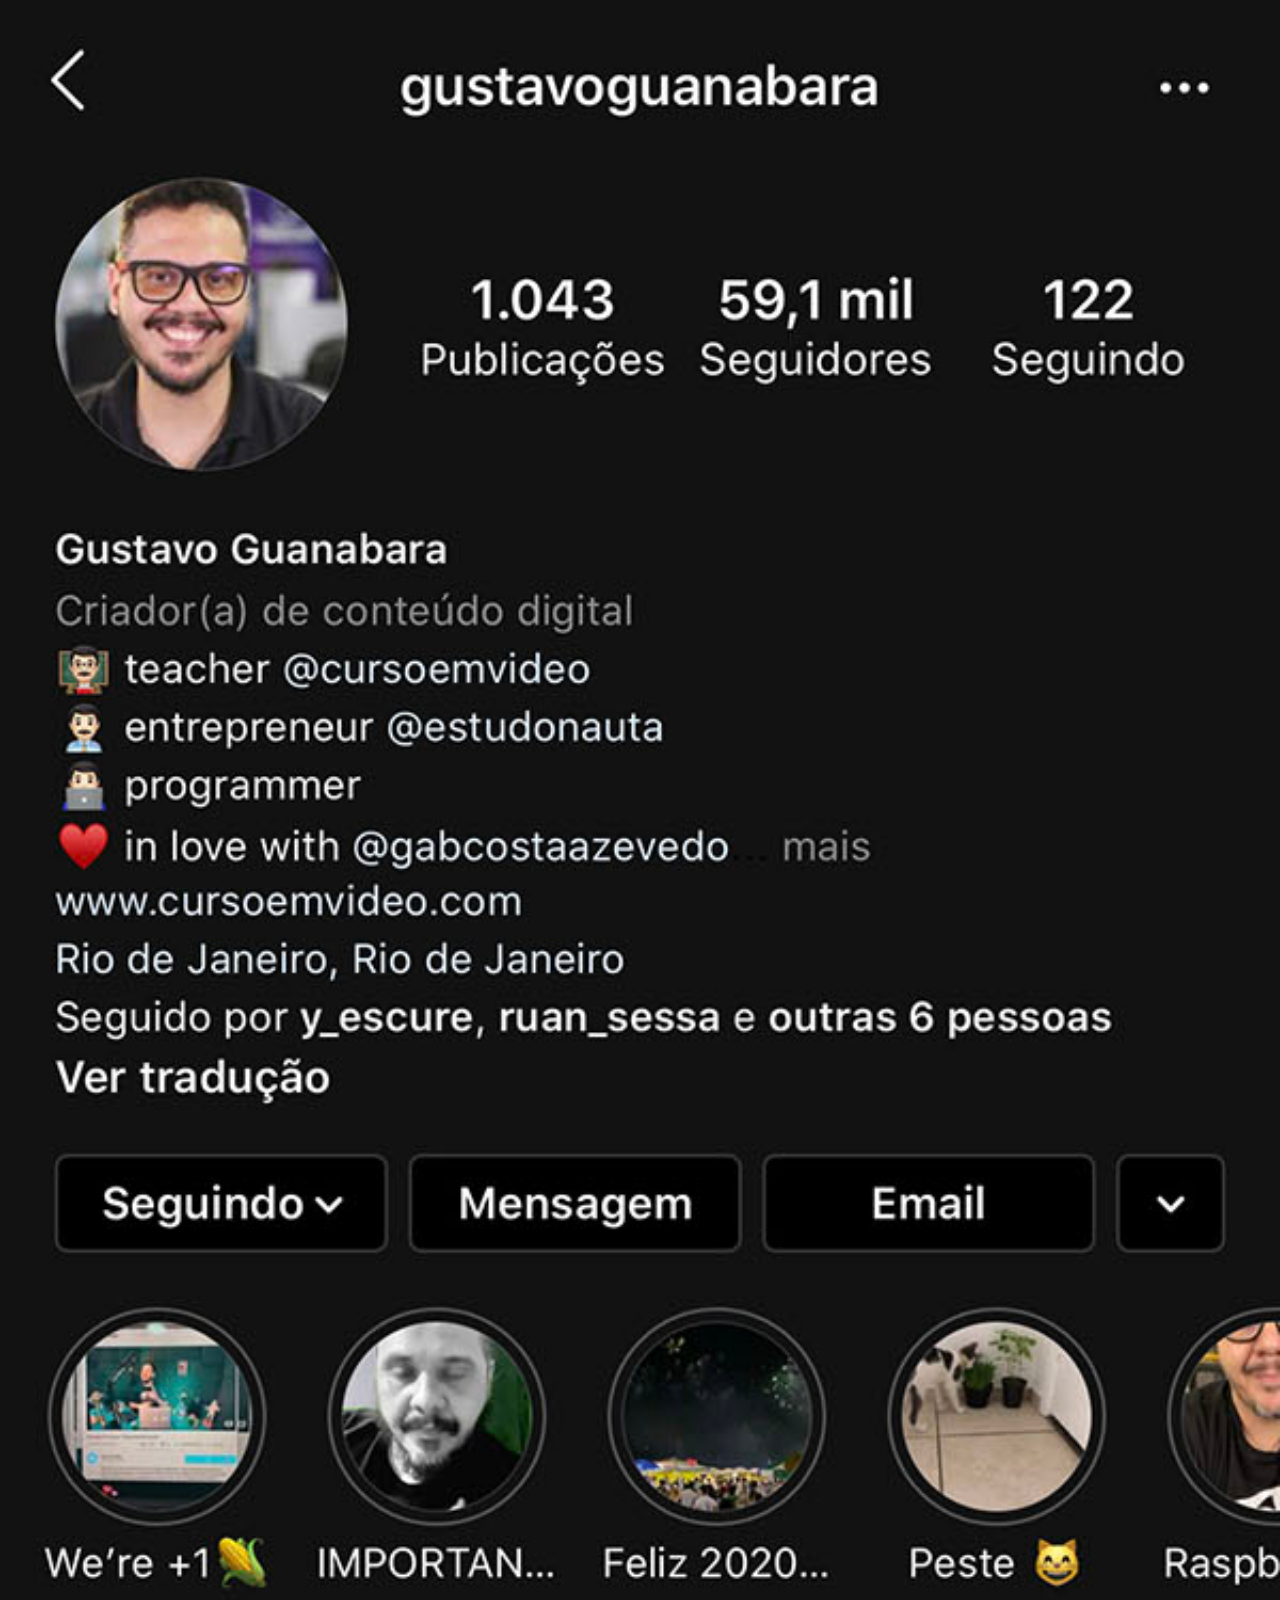
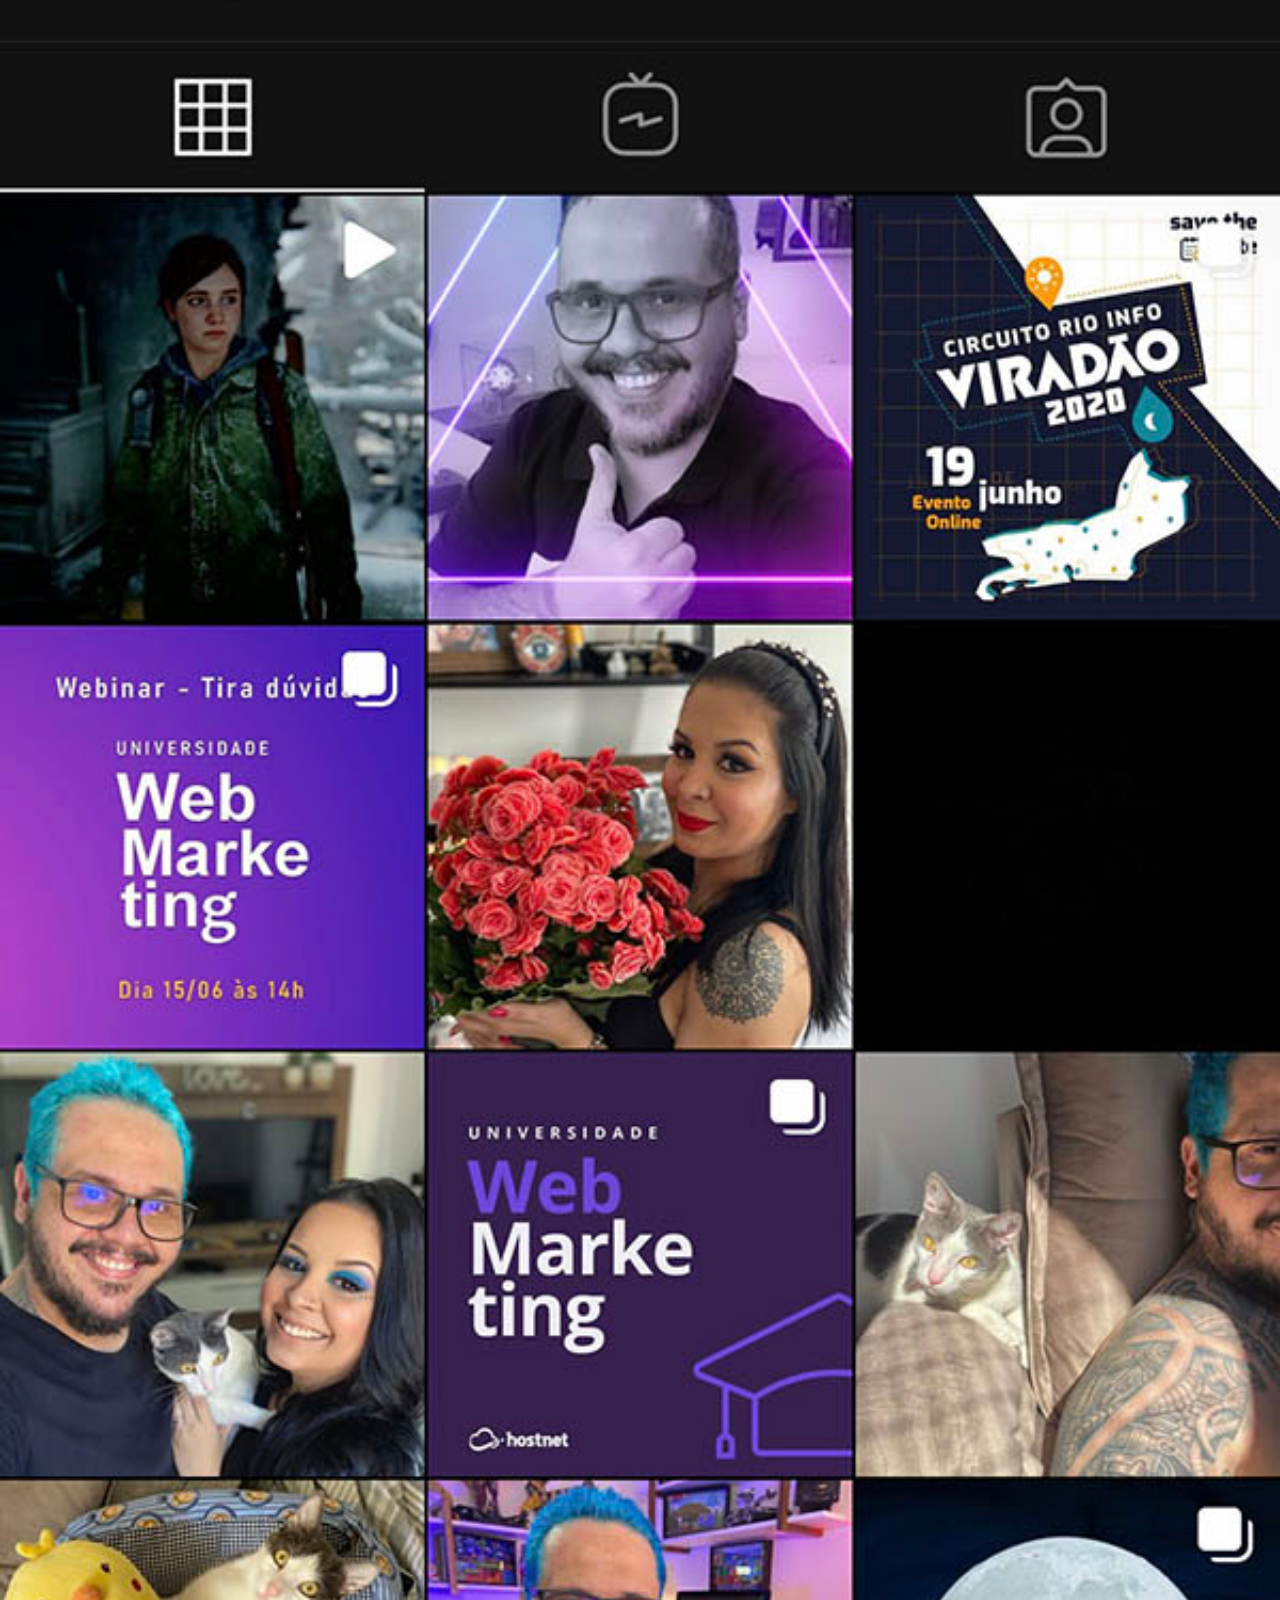
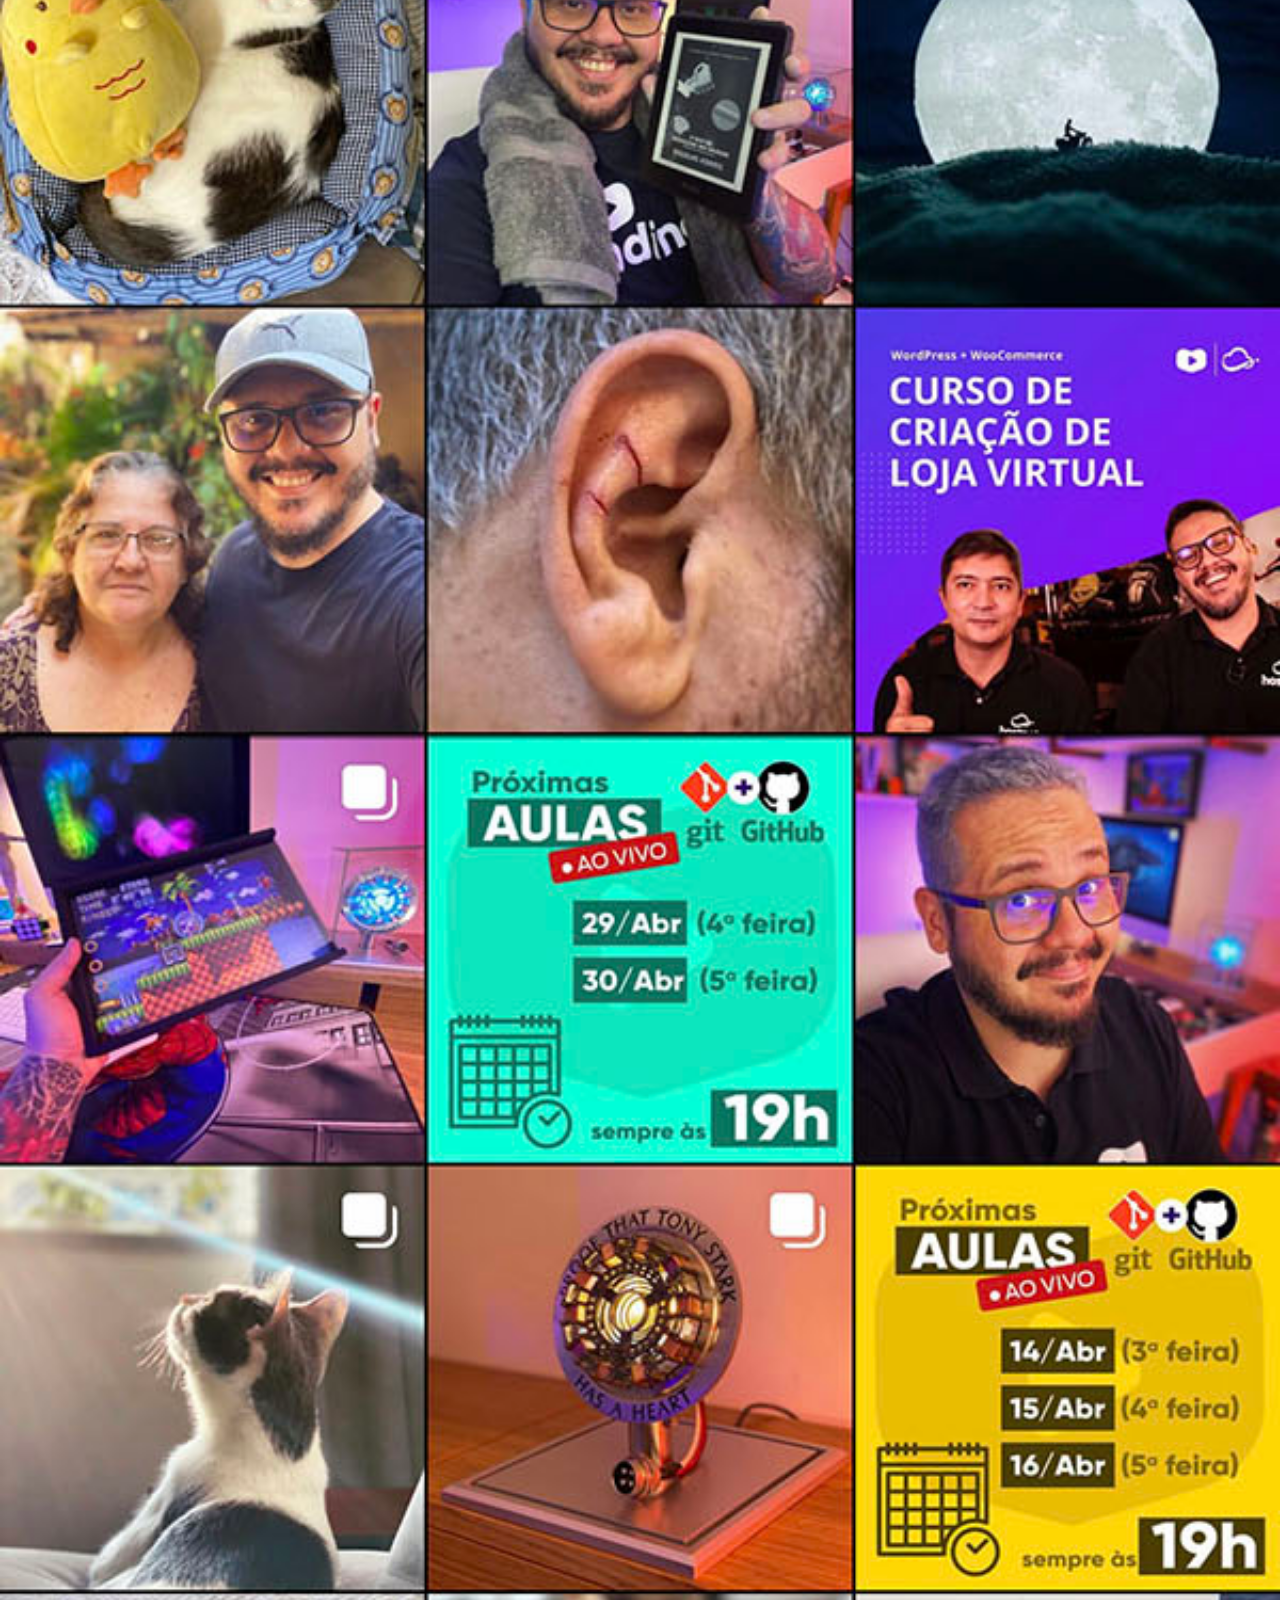
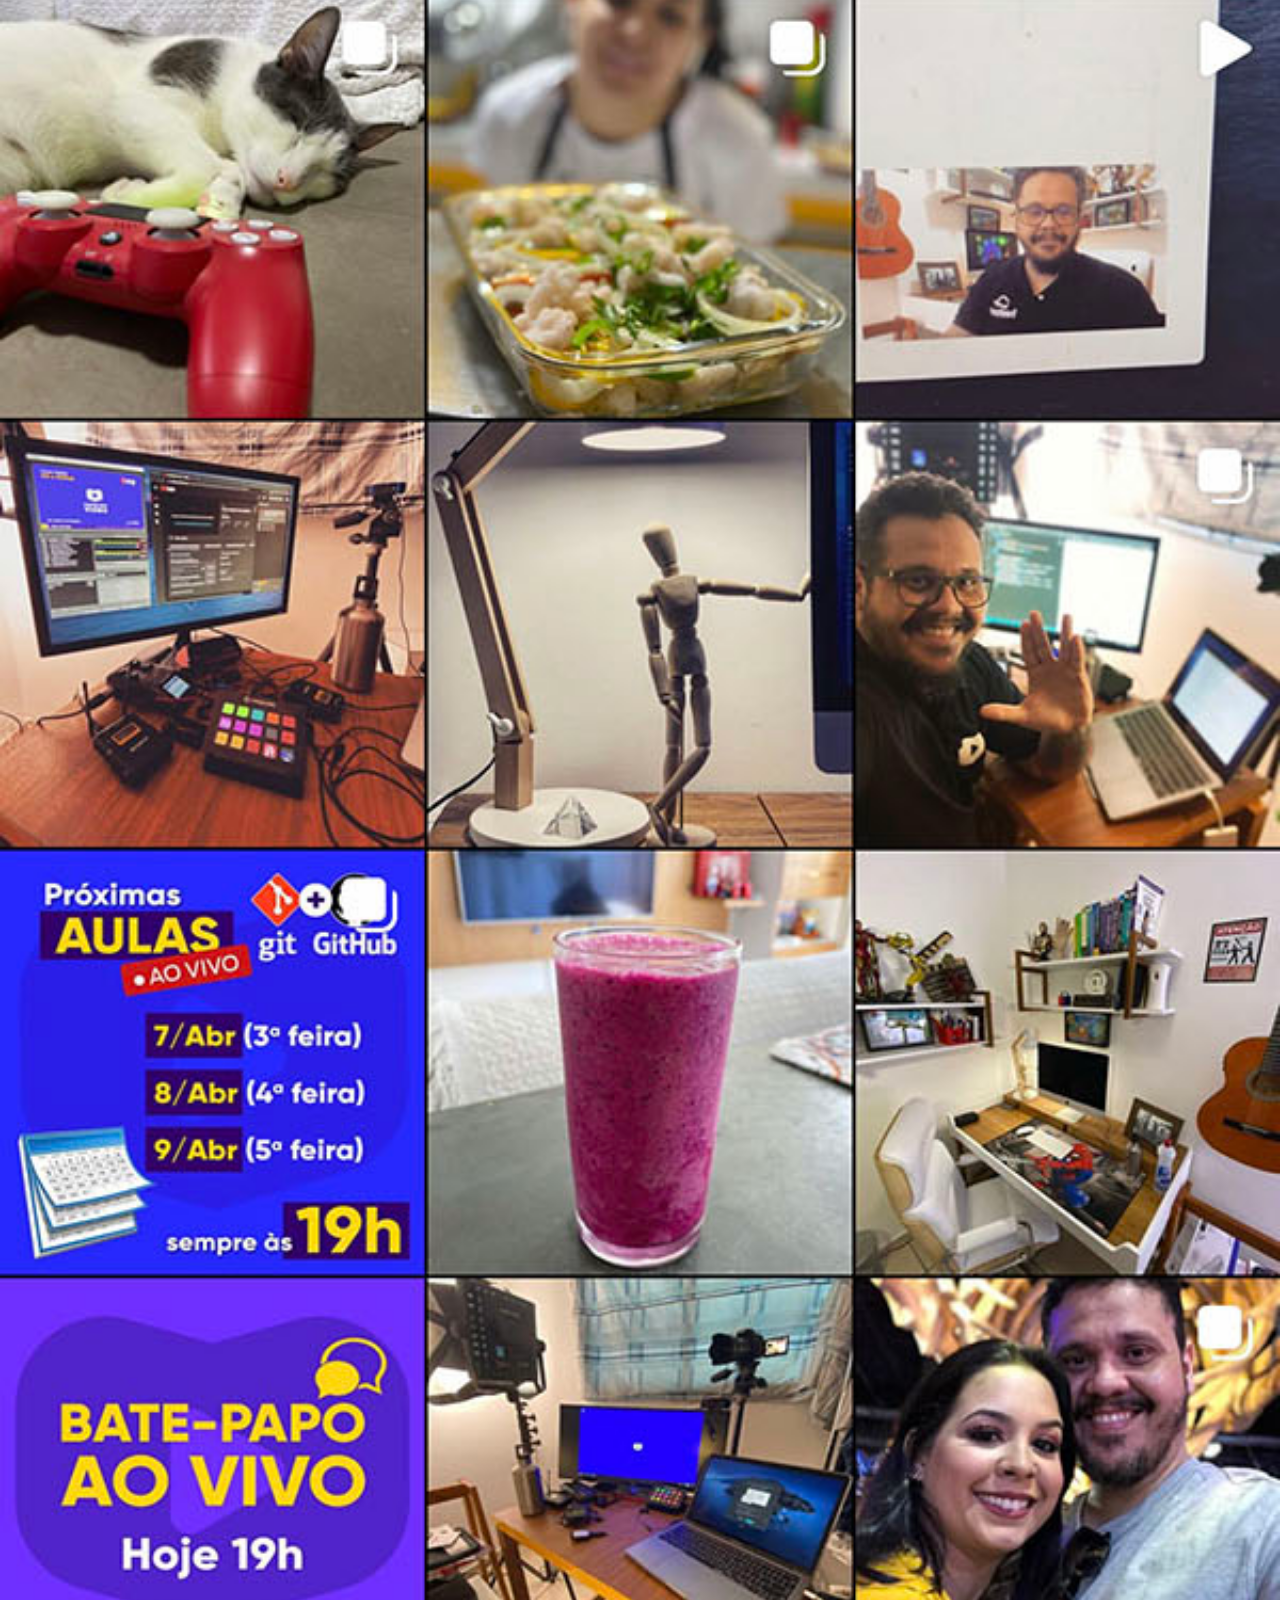
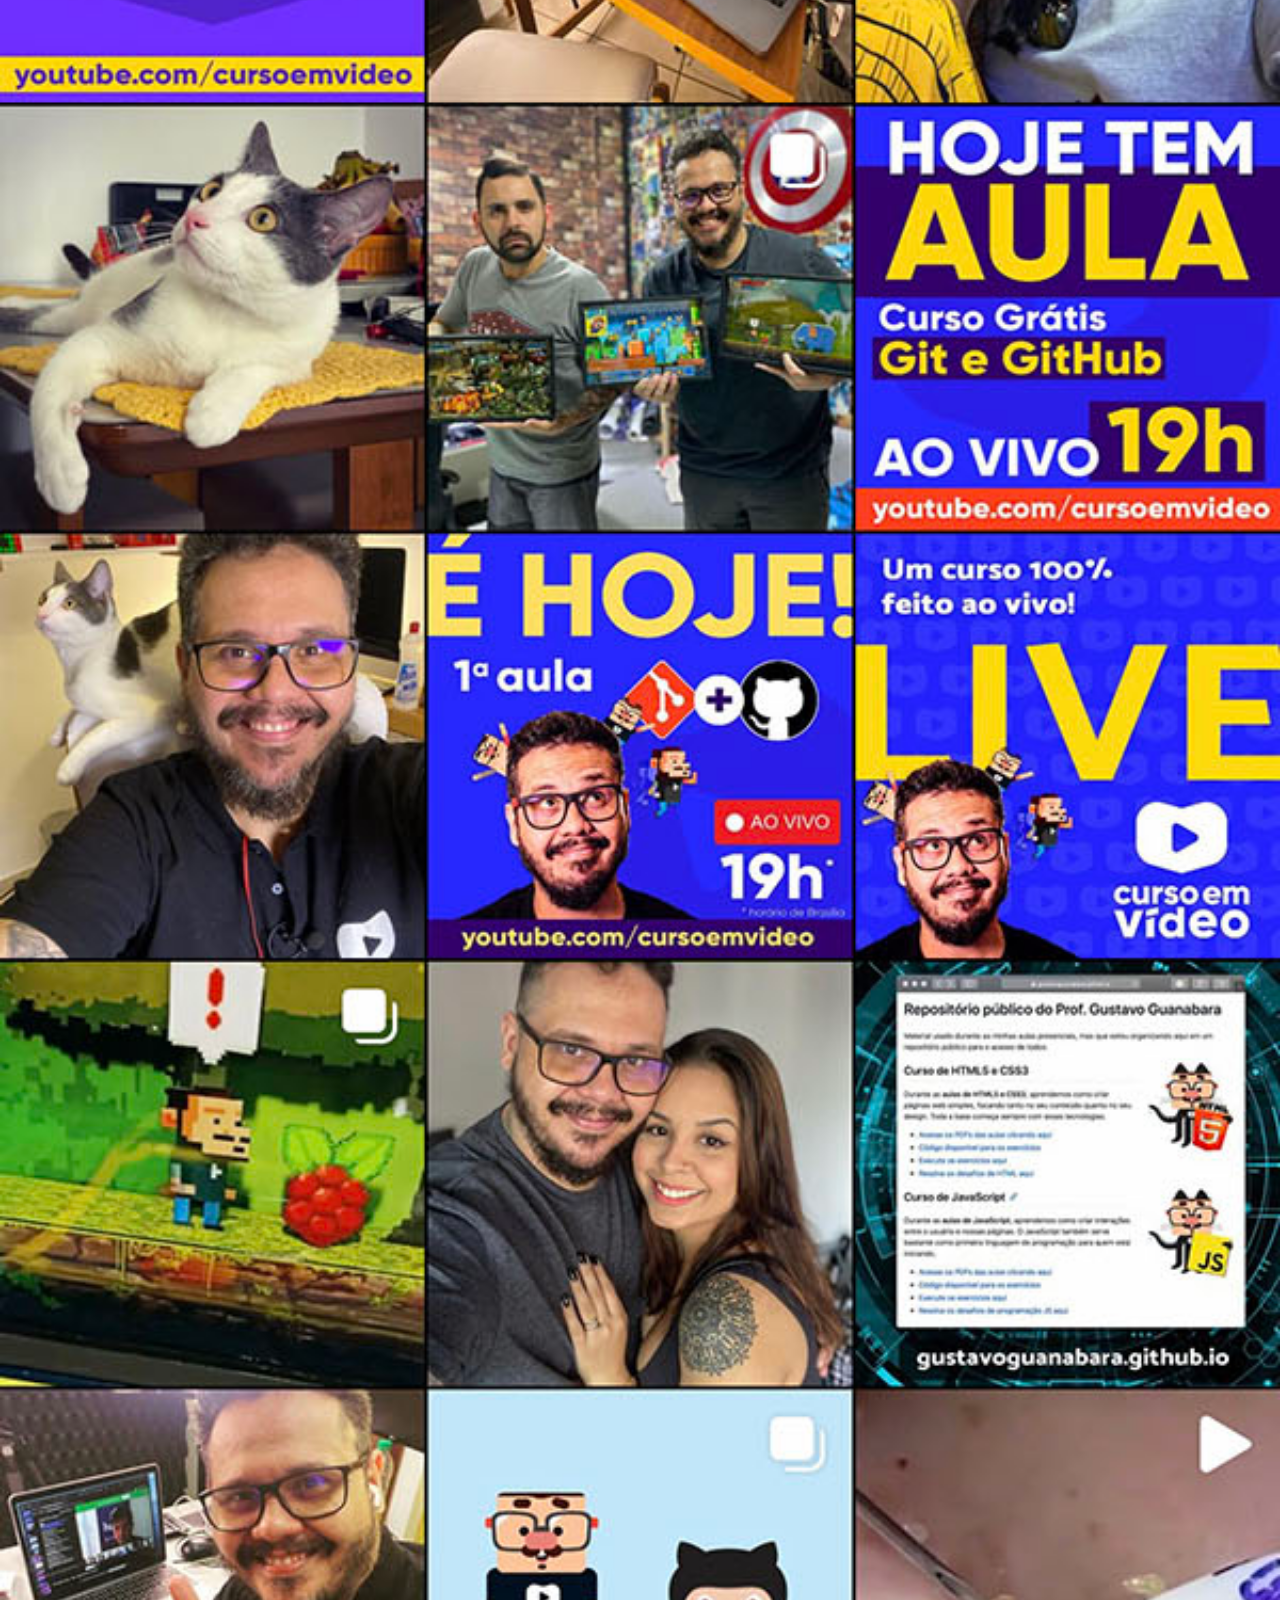
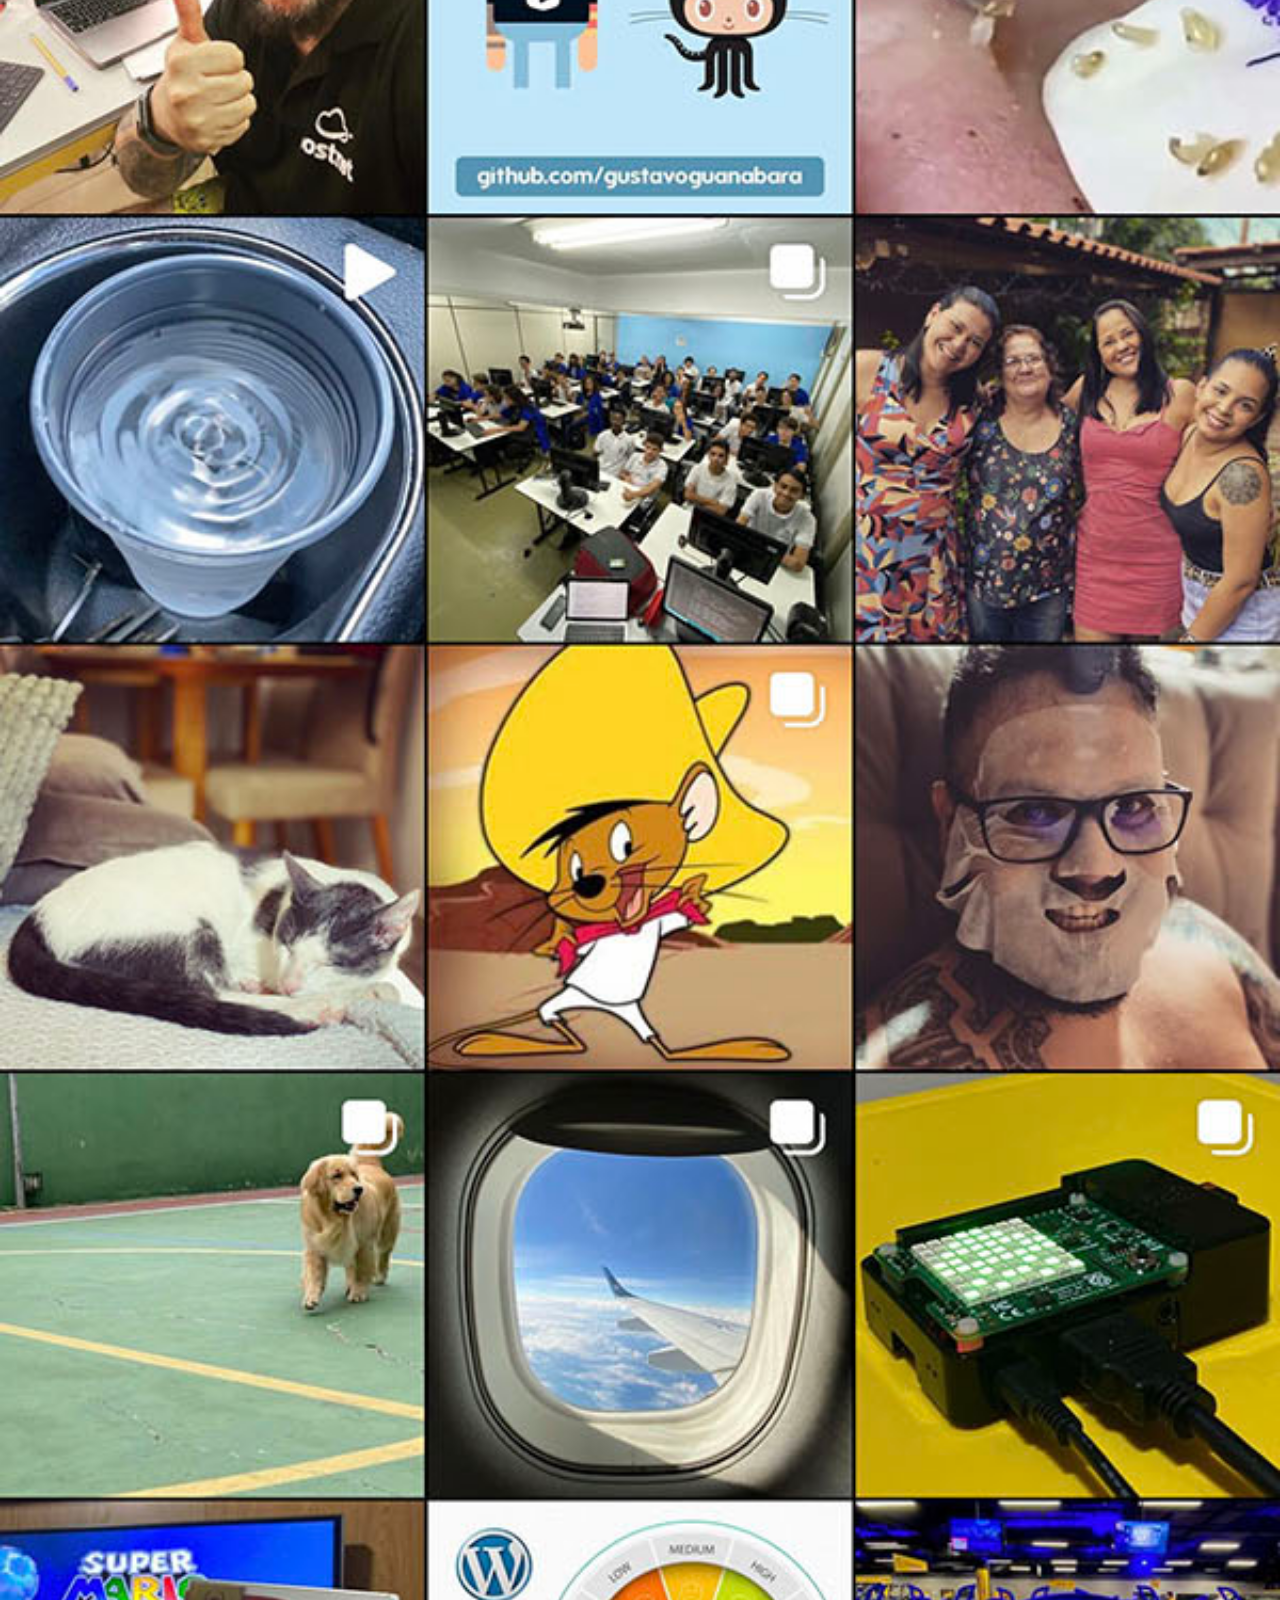
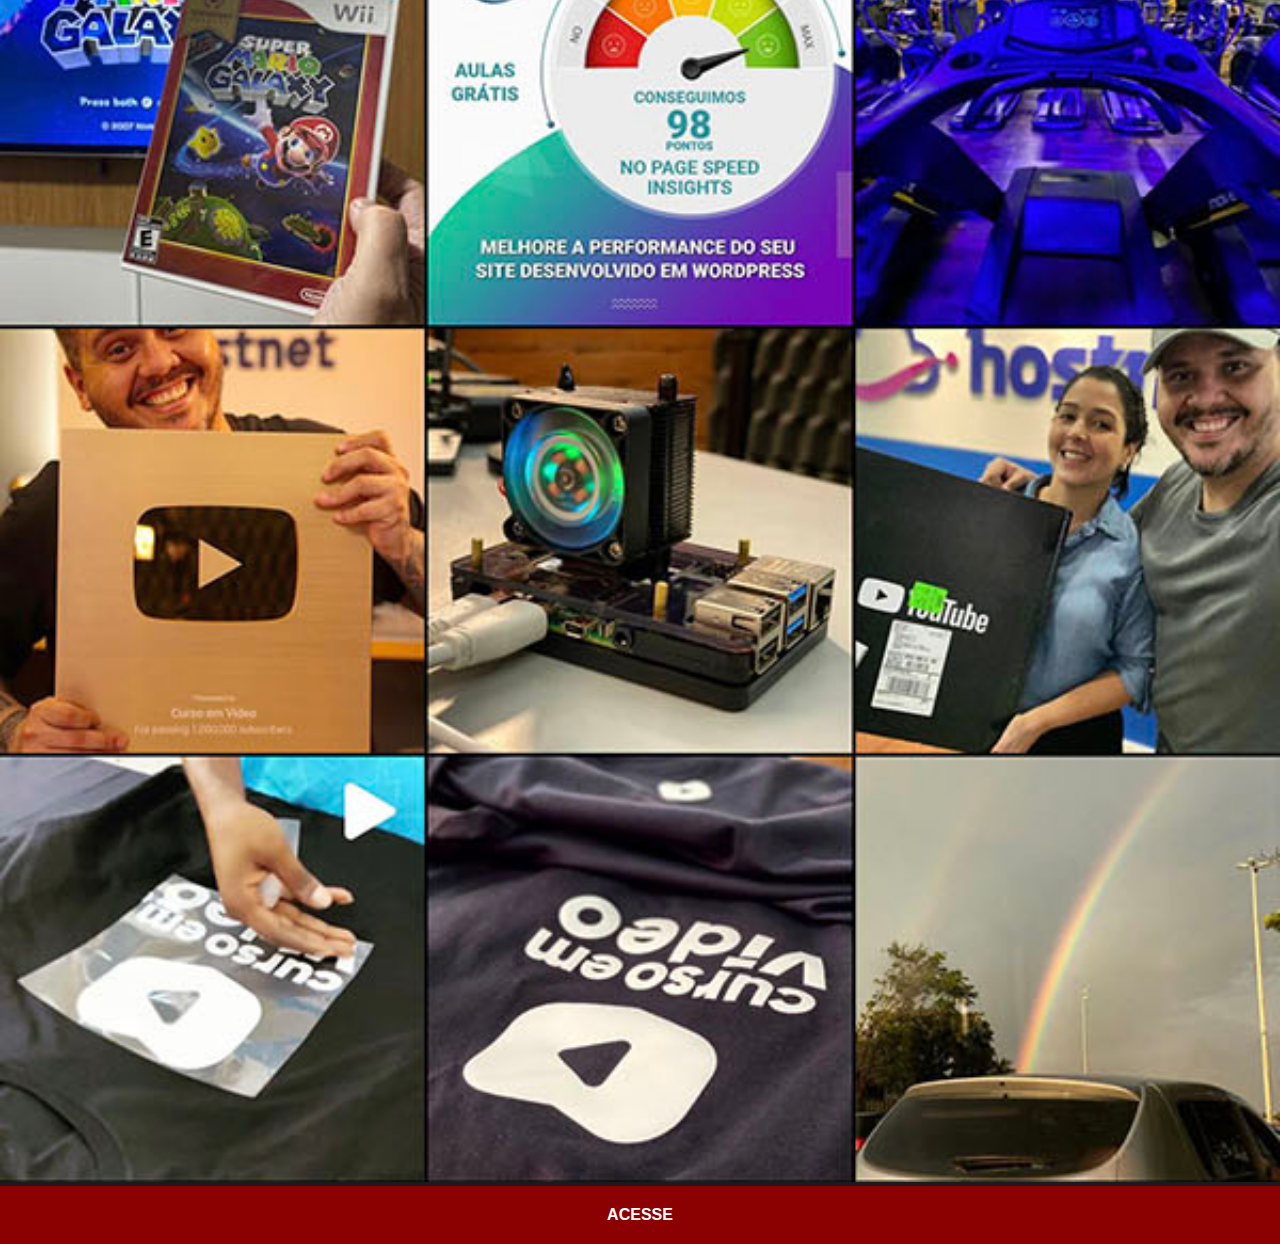
==== instagram.html @ a3f0f97a "terminei o projeto social do gustavo" ====
<!DOCTYPE html>
<html lang="en">
<head>
    <meta charset="UTF-8">
    <meta name="viewport" content="width=device-width, initial-scale=1.0">
    <title>Instagram</title>
    <link rel="stylesheet" href="estilos/social.css">
</head>
<body>
    <img src="imagens/tela-instagram.jpg" alt="Instagram">
    <a href="https://www.instagram.com/gustavoguanabara/" target="_blank">ACESSE</a>
</body>
</html>
---- estilos/social.css ----
@charset "UTF -8";

* {
    margin: 0;
    padding: 0;
    font-family: Arial, Helvetica, sans-serif;
    background-color: rgb(27, 27, 27);
}

::-webkit-scrollbar {
    width: 0px;
    height: 0px;
}

img {
    width: 100vw;
    
}

a {
    display: block;
    background-color: darkred;
    color: white;
    padding: 20px;
    text-align: center;
    font-weight: bolder;
    text-decoration: none;
}

a:hover {
    background-color: red;
}
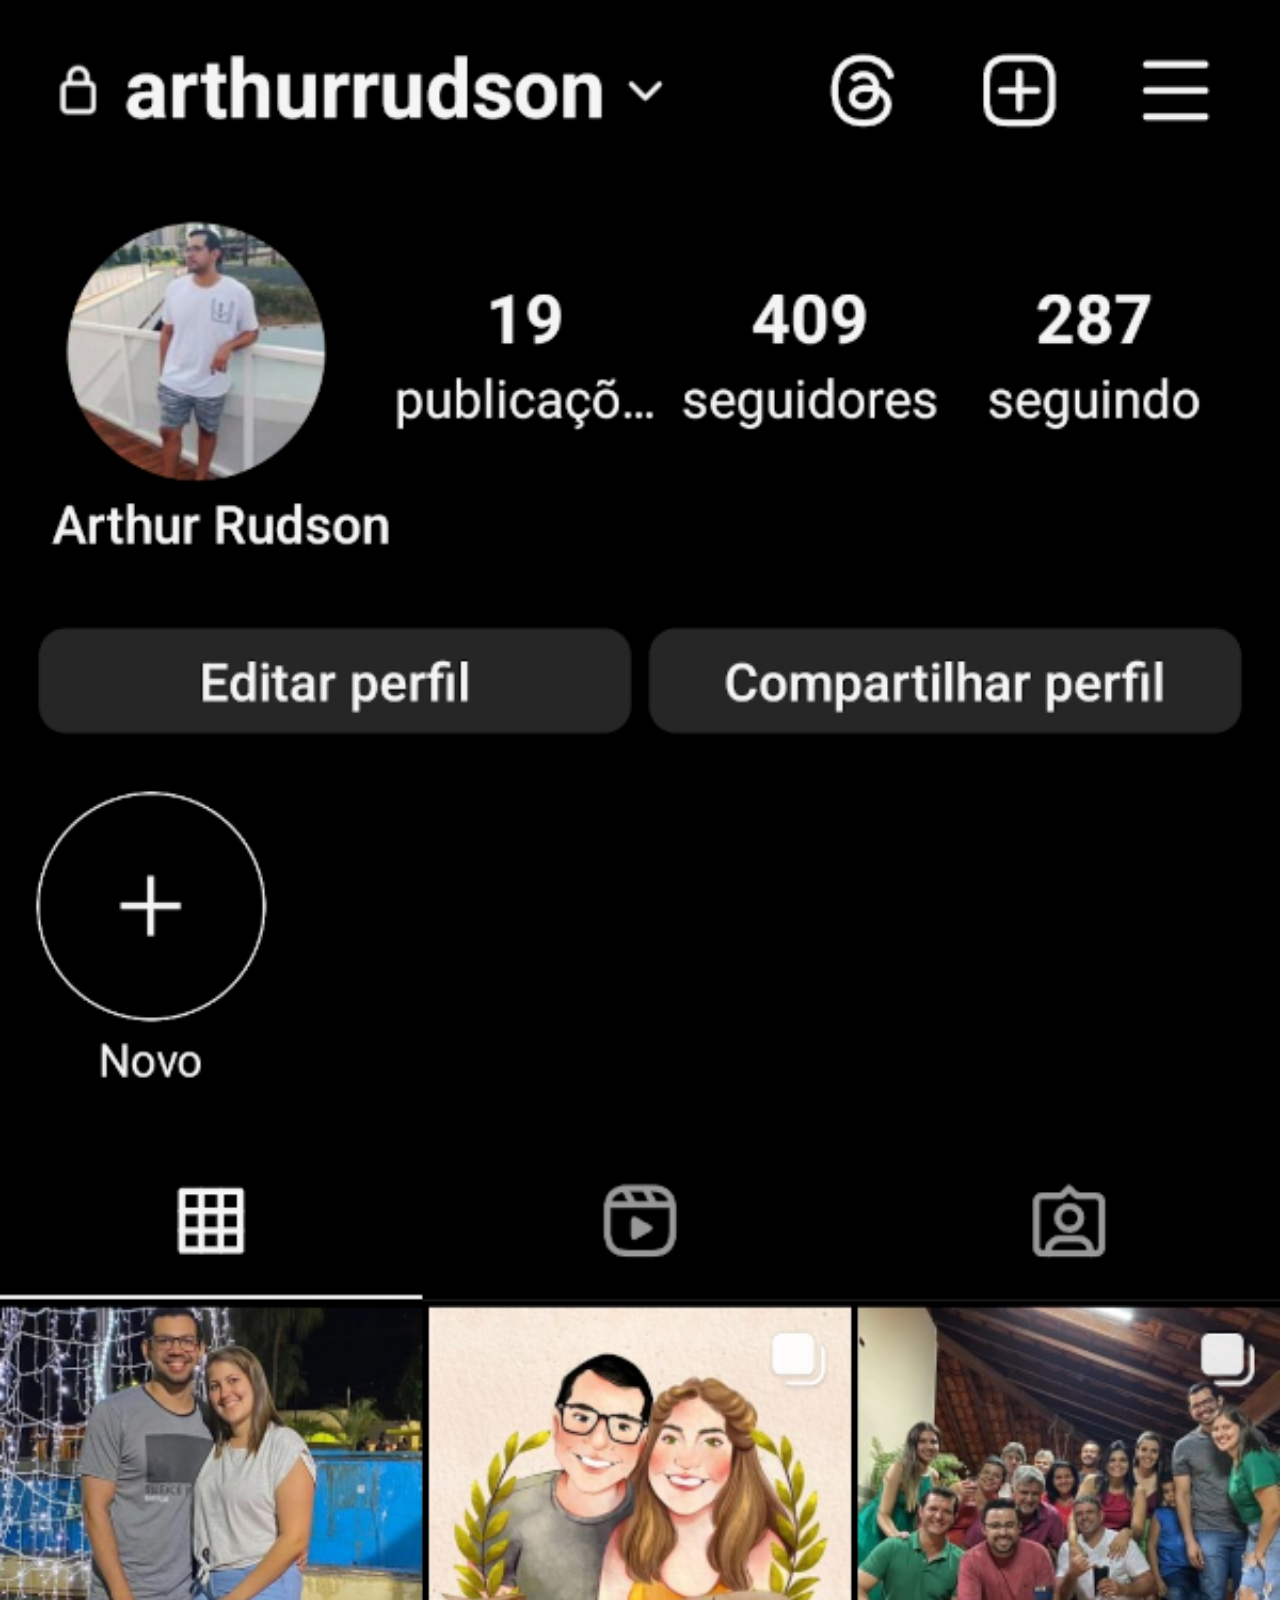
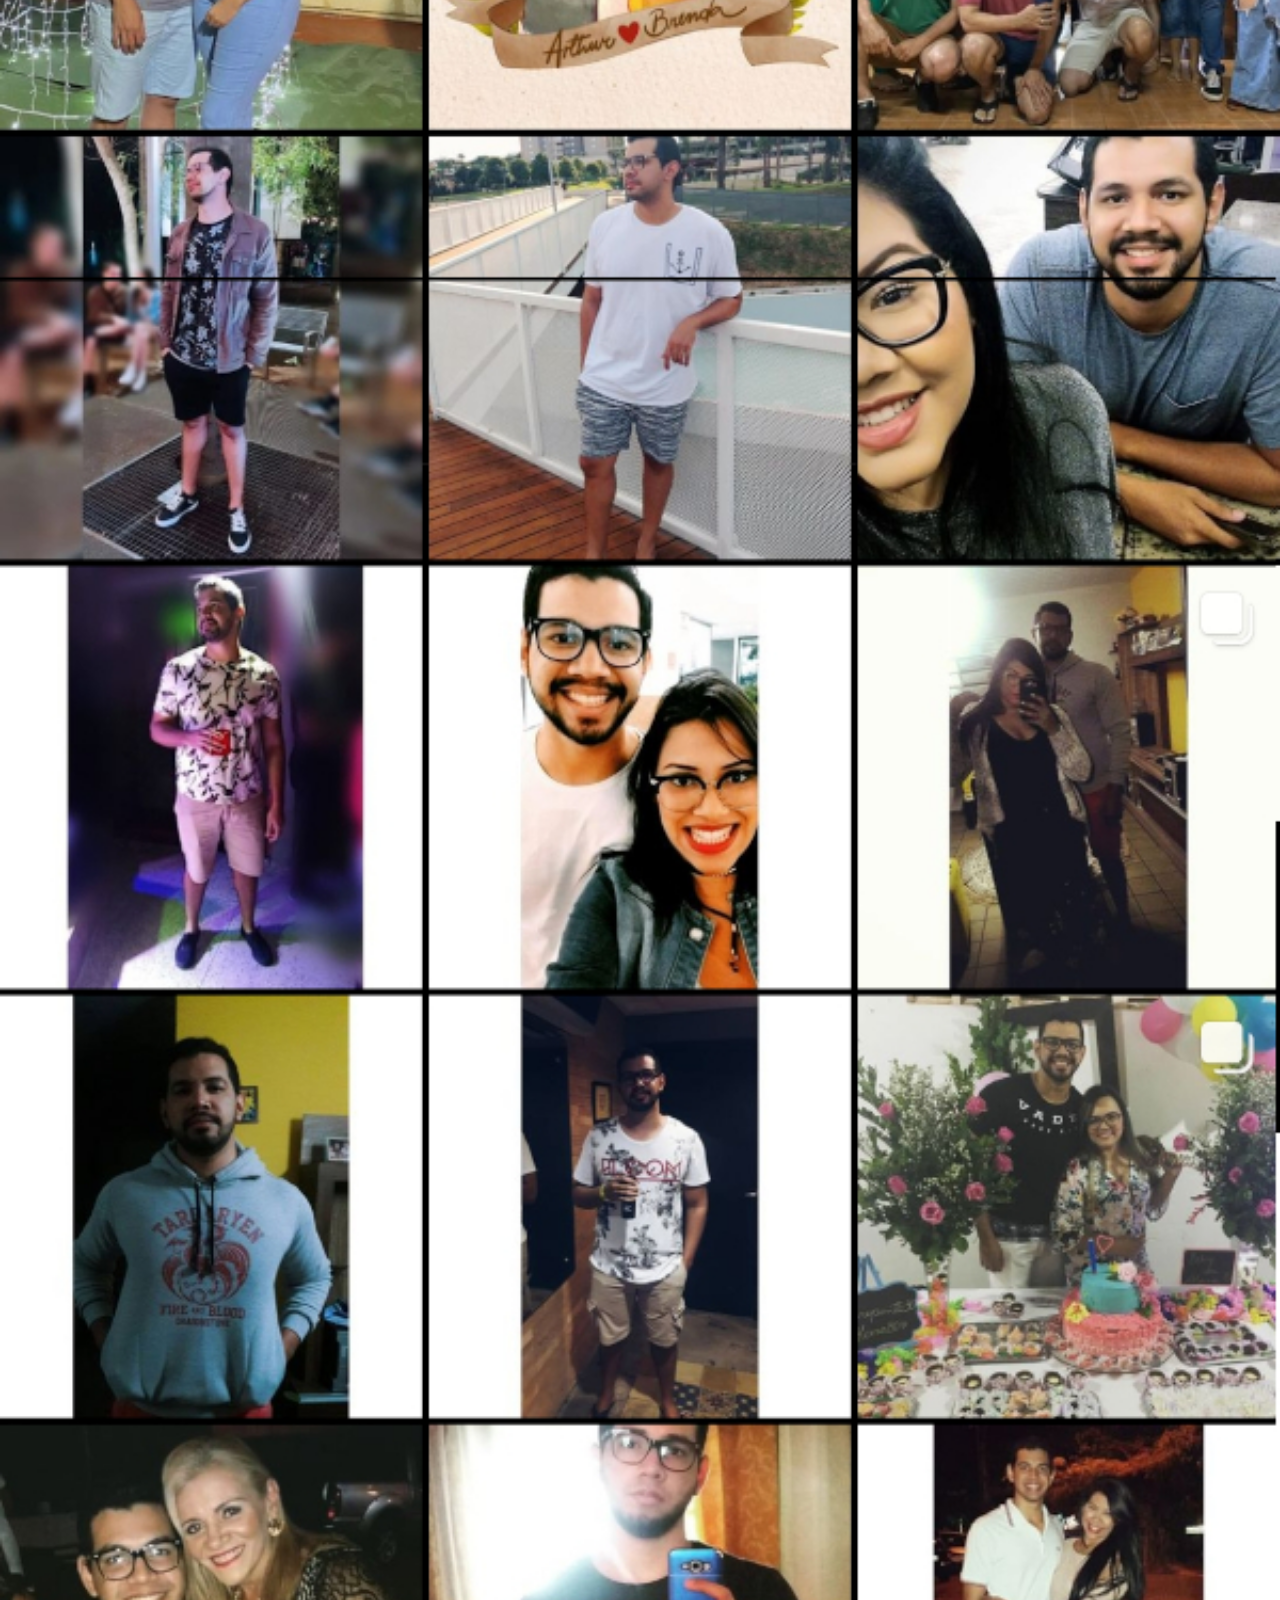
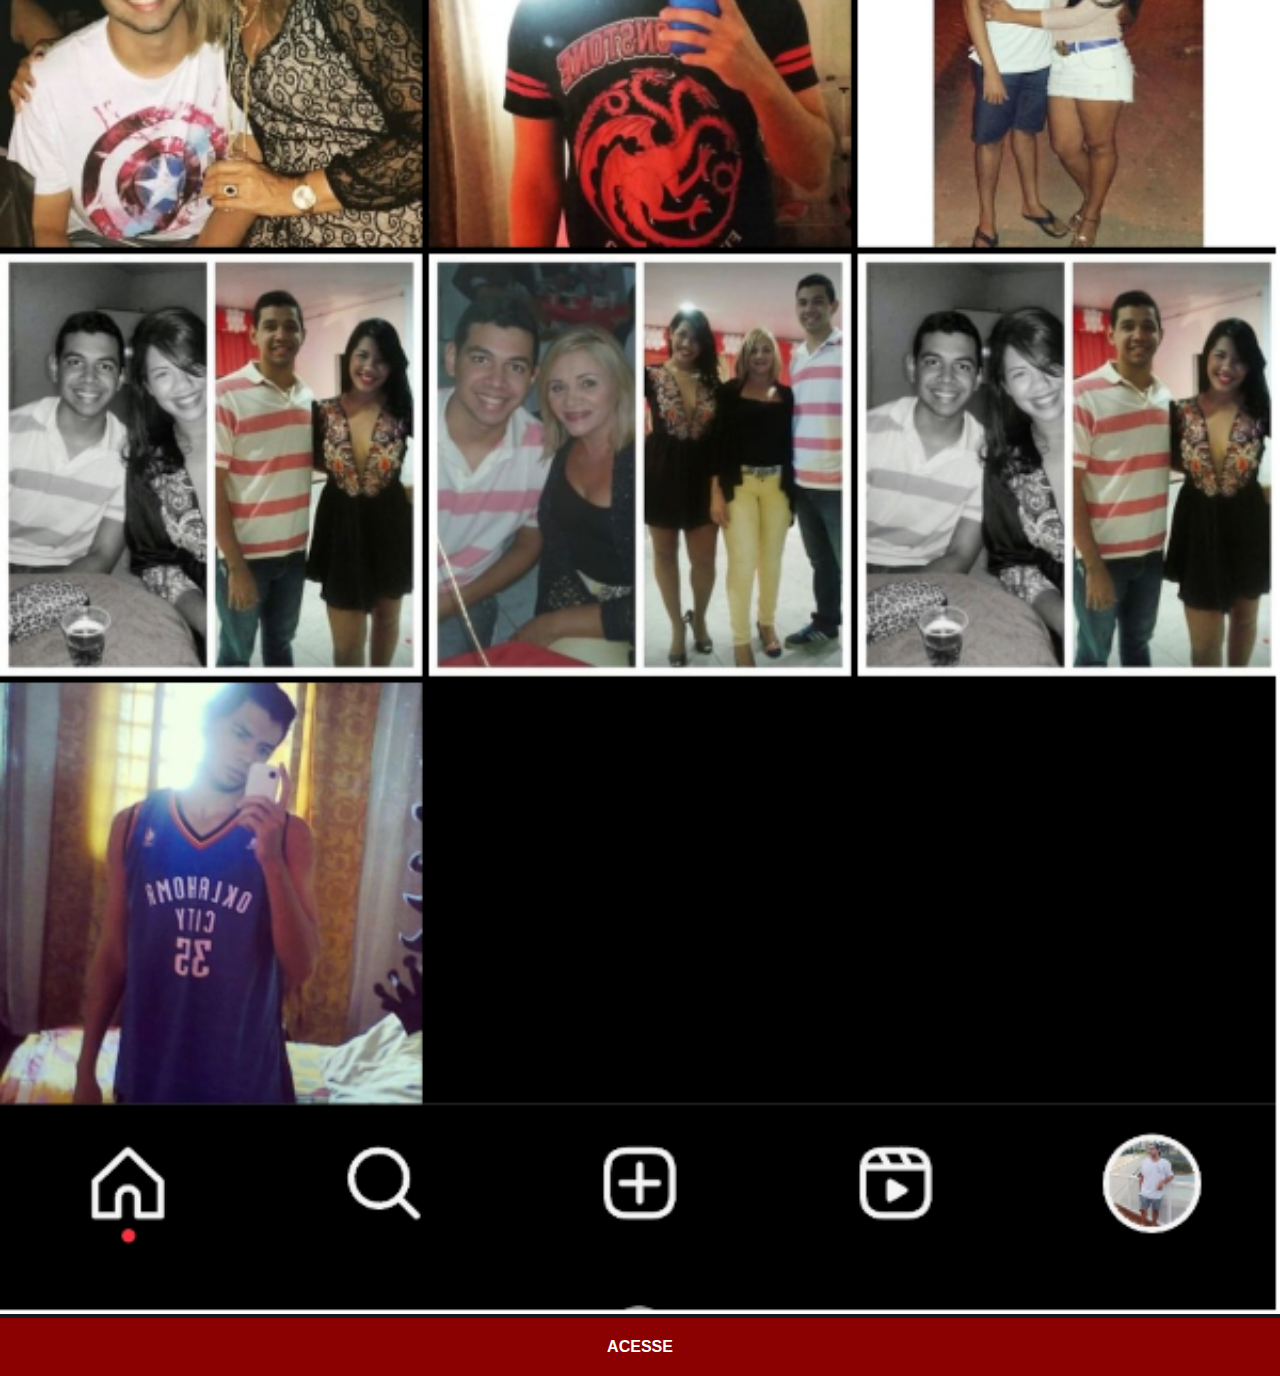
==== commit d36a2332: "add minha foto no instagram" ====
--- a/instagram.html
+++ b/instagram.html
@@ -7,7 +7,7 @@
     <link rel="stylesheet" href="estilos/social.css">
 </head>
 <body>
-    <img src="imagens/tela-instagram.jpg" alt="Instagram">
-    <a href="https://www.instagram.com/gustavoguanabara/" target="_blank">ACESSE</a>
+    <img src="imagens/instagram01.jpg" alt="Instagram">
+    <a href="https://www.instagram.com/arthurrudson/" target="_blank">ACESSE</a>
 </body>
 </html>